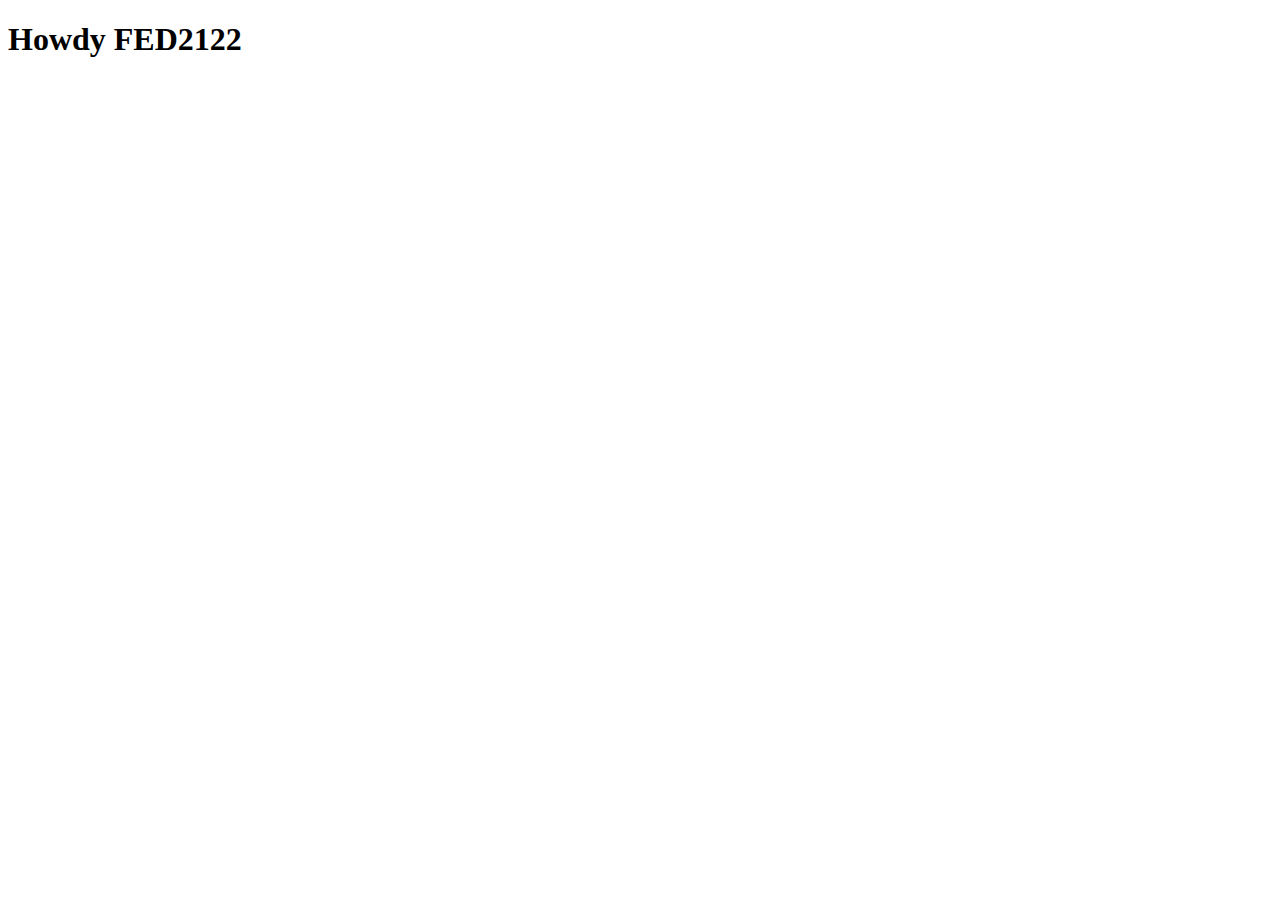
==== index.html @ 093739cb "Add files via upload" ====
<!doctype html>
<html lang="nl">
	
<head>
	<meta charset="UTF-8">
	<meta name="author" content="jouw naam">
	<meta name="viewport" content="width=device-width, initial-scale=1">
	
	<title>Howdy FED2122</title>
	
	<link href="styles/style.css" rel="stylesheet">
	<link rel="icon" type="image/svg+xml" href="images/favicon.svg">
</head>

<body>
	<h1>Howdy FED2122</h1>

	<script src="scripts/script.js"></script>
</body>
	
</html>
---- styles/style.css ----
/* CSS Document */
*, *::after, *::before {
  box-sizing:border-box;  
}
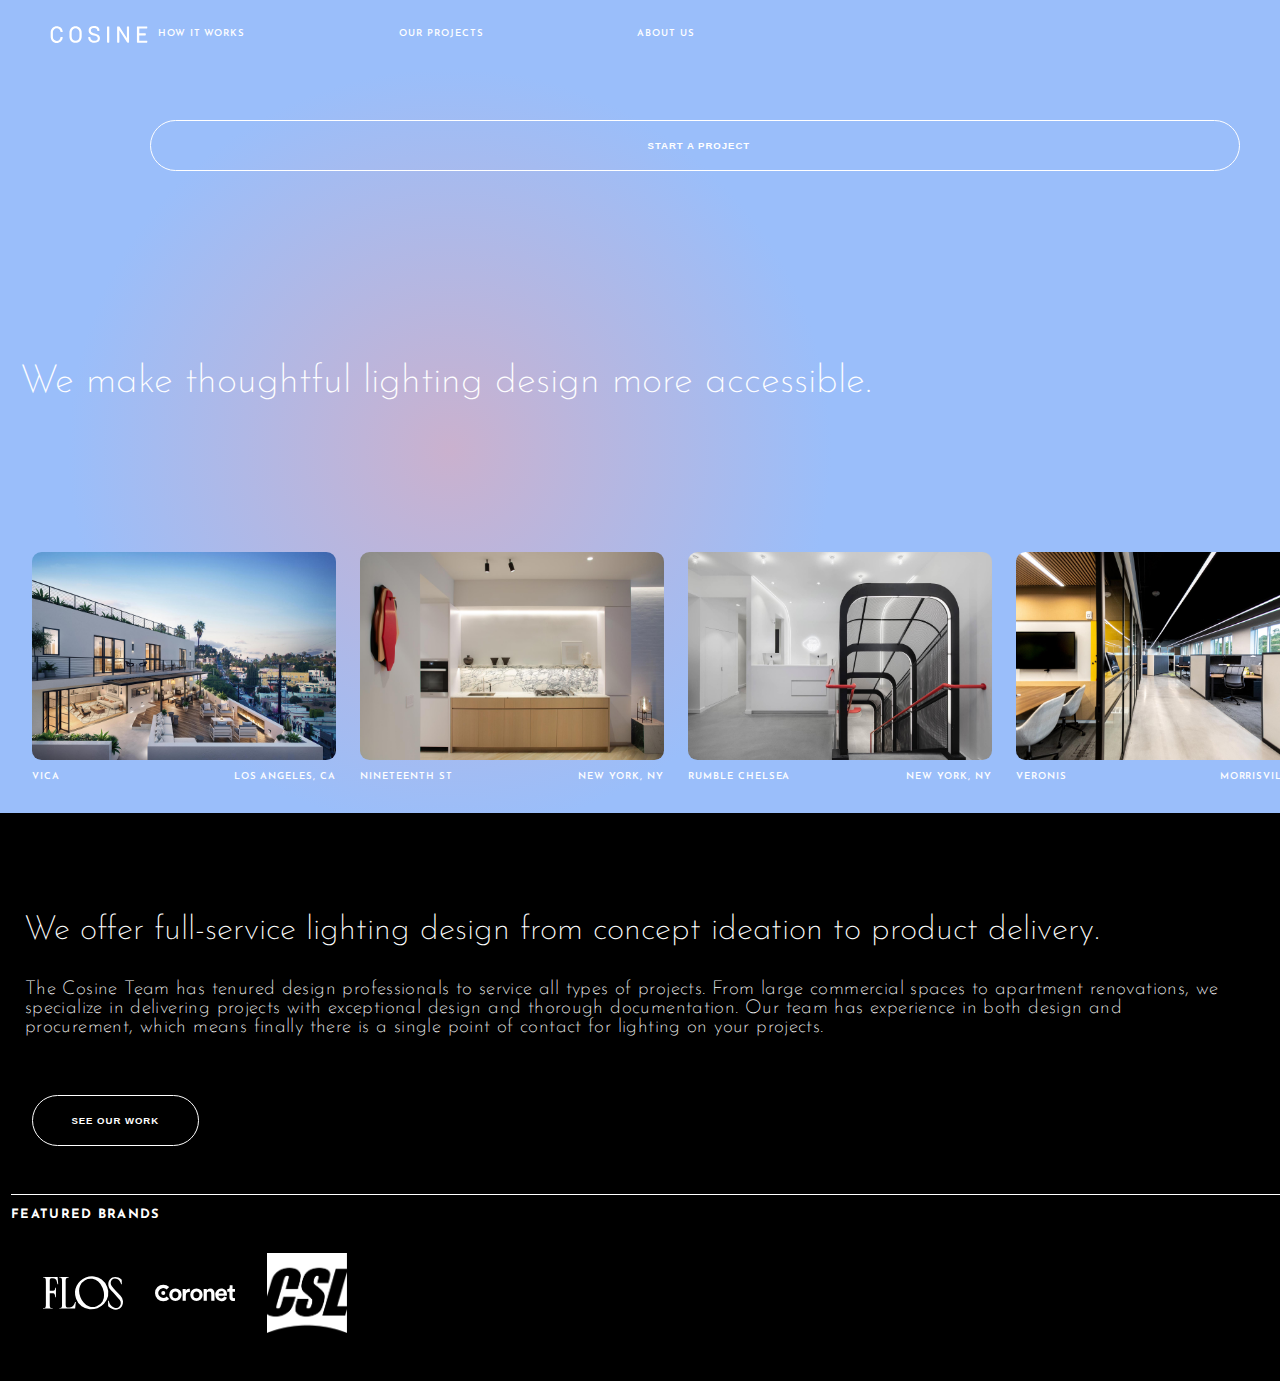
==== commit 097ea691: "Add files via upload" ====
--- a/index.html
+++ b/index.html
@@ -1,21 +1,96 @@
 <!doctype html>
 <html lang="nl">
-	
+
 <head>
 	<meta charset="UTF-8">
-	<meta name="author" content="jouw naam">
+	<meta name="author" content="Sofia Yang">
 	<meta name="viewport" content="width=device-width, initial-scale=1">
-	
-	<title>Howdy FED2122</title>
-	
+
+	<title>The Cosine | Making thoughtful lighting design more accessible.</title>
+
+	<link href="https://fonts.googleapis.com/css2?family=Josefin+Sans:wght@200;300;600&display=swap" rel="stylesheet">
+
 	<link href="styles/style.css" rel="stylesheet">
-	<link rel="icon" type="image/svg+xml" href="images/favicon.svg">
+	<link rel="icon" type="image/jpeg" href="/images/cropped-cosine_favicon-01-192x192.jpeg">
 </head>
 
 <body>
-	<h1>Howdy FED2122</h1>
+	<header>
+		<nav>
+			<a href="index.html"><img src="/images/cosine_white.svg" alt="Cosine Logo"></a>
+			<div class="navContent">
+				<ul>
+					<li><a href="#">How it Works</a></li>
+					<li><a href="#">Our Projects</a></li>
+					<li><a href="#">About Us</a></li>
+				</ul>
+				<button><a href="#">Start a Project</a></button>
+			</div>
+			<div class="hamburgerMenu">
+				<span class="bar"></span>
+				<span class="bar"></span>
+				<span class="bar"></span>
+			</div>
+		</nav>
+	</header>
+	<main>
+		<h1>We make thoughtful lighting design more accessible.</h1>
+		<section class="slideImages">
+			<figure>
+				<img src="/images/slideimages/4_Vica-Los_Angeles_CA.jpeg" alt="Building in Vica Los Angeles">
+				<figcaption>
+					<span>Vica</span>
+					<span>Los Angeles, CA</span>
+				</figcaption>
+			</figure>
+			<figure>
+				<img src="/images/slideimages/1_Nineteenth-ST_New_York_NY.jpeg" alt="Kitchen at Nineteenth ST New York">
+				<figcaption>
+					<span>Nineteenth ST</span>
+					<span>New York, NY</span>
+				</figcaption>
+			</figure>
+			<figure>
+				<img src="/images/slideimages/2_Rumble_Chelsea-New_York_NY.jpeg"
+					alt="Staircase at Rumble Chelsea New York">
+				<figcaption>
+					<span>Rumble Chelsea</span>
+					<span>New York, NY</span>
+				</figcaption>
+			</figure>
+			<figure>
+				<img src="/images/slideimages/3_Varonis-Morrisville_NC.jpeg" alt="Office in Veronis Morrisville">
+				<figcaption>
+					<span>Veronis</span>
+					<span>Morrisville, NC</span>
+				</figcaption>
+			</figure>
+		</section>
+		<section class="blockContent">
+			<h2>We offer full-service lighting design from concept ideation to product delivery.</h2>
+			<p>The Cosine Team has tenured design professionals to service all types of projects. From large commercial
+				spaces to apartment renovations, we specialize in delivering projects with exceptional design and
+				thorough documentation. Our team has experience in both design and procurement, which means finally
+				there is a single point of contact for lighting on your projects.</p>
+			<button><a href="">See Our Work</a></button>
+		</section>
+		<section class="featuredBrands">
+			<hr>
+			<h3>Featured Brands</h3>
+			<section class="logos">
+				<img src="/images/brandlogos/brands-01.svg" alt="Flos">
+				<img src="/images/brandlogos/brands-04-1.svg" alt="Coronet">
+				<img src="/images/brandlogos/Isolation-Mode-1.png" alt="CSL">
+				<img src="/images/brandlogos/Isolation-Mode-2.png" alt="Lucifer Lighting Company">
+			</section>
+		</section>
+		<!-- <section class="getready">
+			<h3>Ready to get started?</h3>
+			<button><a href="">Start a Project</a></button>
+		</section> -->
+	</main>
 
-	<script src="scripts/script.js"></script>
+	<script src="/scripts/script.js"></script>
 </body>
-	
-</html>
+
+</html>--- a/styles/style.css
+++ b/styles/style.css
@@ -1,5 +1,315 @@
-/* CSS Document */
+/****************/
+/* CSS DOCUMENT */
+/****************/
+        
 *, *::after, *::before {
-  box-sizing:border-box;  
-}
-
+    margin: 0em;
+    padding: 0em;
+    box-sizing: border-box;
+}
+
+:root {
+    --main-color:#9abefa;
+    --background-gradient: radial-gradient(circle, #cab1ce 0%, #9abefa 60%);
+    --button-gradient: -webkit-linear-gradient(left bottom, #f0a0ff, #f99eea, #fb9ed7, #f9a1c7, #f3a4ba, #efa5bb, #eaa7bc, #e6a8bc, #e3a8c7, #dca9d3, #d1abde, #c3aee9);
+  }
+        
+body {
+    font-family: 'Josefin Sans', sans-serif;
+    background-color: var(--main-color);
+    background-image: var(--background-gradient);
+    background-size: 100vh 100vh;
+    background-repeat: no-repeat;
+    animation-name: backgroundanimation;
+    animation-duration: 100s;
+    animation-iteration-count: infinite;
+}
+
+@keyframes backgroundanimation {
+    0% {
+        background-position: -100% -100%;
+    }
+    25% {
+        background-position: 150% 0%;
+    }
+    50% {
+        background-position: 25% 100%;
+    }
+    75% {
+        background-position: 0% 25%;
+    }
+    100% {
+        background-position: -100% -100%;
+    }
+}
+
+/**************/
+/* NAVIGATION */
+/**************/
+
+nav {
+    display: flex;
+    justify-content: space-between;
+    padding: 1em 2em 1em 0em;
+}
+        
+.hamburgerMenu span {
+    display: block;
+    width: 18px;
+    height: 2px;
+    border-radius: 5px;
+    margin: 6px auto;
+    background-color: white;
+    -webkit-transition: all 0.3s ease-in-out;
+    transition: all 0.3s ease-in-out;
+}
+
+.navContent {
+    position: fixed;
+    top: 0;
+    width: 100%;
+    height: 100vh;
+    background-color: black;
+    opacity: 0;
+    padding-top: 15em;
+    display: flex;
+    flex-direction: column;
+    text-align: center;
+}
+
+.navContent button {
+    font-size: 0.6rem;
+    padding: 22px 38px 20px;
+    border: none;
+    background-image: var(--button-gradient);
+    padding: 2em 4em 2em 4em;
+    border-radius: 3em;
+}
+
+.navContent button a {
+    text-decoration: none;
+    color: white;
+    font-weight: 600;
+    text-transform: uppercase;
+    letter-spacing: 0.1em;
+}
+        
+.navContent ul li {
+    list-style: none;
+    margin-bottom: 5rem;
+}
+        
+.navContent ul li a {
+    text-decoration: none;
+    color: white;
+    font-size: 1.875rem;
+    font-weight: 300;
+}
+
+nav a {
+    width: 7em;
+    margin-left: 0.5rem;
+    z-index: 1;
+}
+
+.hamburgerMenu {
+    display: block;
+    cursor: pointer;
+}
+
+.hamburgerMenu.active .bar:nth-child(2) {
+    opacity: 0;
+}
+
+.hamburgerMenu.active .bar:nth-child(1) {
+    transform: translateY(8px) rotate(45deg);
+}
+
+.hamburgerMenu.active .bar:nth-child(3) {
+    transform: translateY(-8px) rotate(-45deg);
+}
+      
+@media only screen and (min-width: 1050px) {
+    nav {
+        padding: 1.5em 2.5em 2.2em 2.5em;
+        display: flex;
+        flex-direction: row;
+        height: auto;
+    }
+    
+    .navContent {
+        opacity: 1;
+        background: none;
+        position: relative;
+        height: auto;
+        padding-top: 0;
+    }
+
+    .navContent ul {
+        display: flex;
+        justify-content: space-between;
+        align-items: center;
+        flex-direction: initial;
+        width: 50%;
+    }
+
+    .navContent ul li a {
+        font-weight: 600;
+        text-transform: uppercase;
+        letter-spacing: 0.1em;
+        font-size: 0.6em;
+    }
+
+    .navContent button {
+        display: block;
+        font-size: 0.6em;
+        padding: 2em 4em 2em 4em;
+        border-color: white;
+        border-radius: 3em;
+        border-style: solid;
+        border-width: 1px;
+        background: none;
+    }
+            
+    .navContent button a {
+        text-decoration: none;
+        color: white;
+        font-weight: 600;
+        text-transform: uppercase;
+        letter-spacing: 0.1em;
+    }
+
+    .hamburgerMenu {
+        display: none;
+    }
+}
+
+
+/*************/
+/* SECTION 1 */
+/*************/
+
+h1 {
+    padding: 4em 0.5em 3em 0.5em;
+    color: white;
+    font-weight: 200;
+    font-size: 2.45em;
+}
+
+.slideImages {
+    display: flex;
+    flex-direction: row;
+    overflow-x: auto;
+    padding: 2em 1em 2em 2em;
+    text-align: center;
+    position: relative;
+}
+
+.slideImages figure {
+    margin-right: 1.5em;
+}
+
+.slideImages img {
+    border-radius: 0.6em;
+    margin-bottom: 0.5em;
+    height: 13em;
+    width: 19em;
+}
+
+.slideImages figure figcaption {
+    color: white;
+    display: flex;
+    justify-content: space-between;
+    font-weight: 600;
+    text-transform: uppercase;
+    letter-spacing: 0.1em;
+    font-size: 0.6em;
+}
+
+::-webkit-scrollbar {
+    display: none;
+}
+
+/*************/
+/* BLOCK CONTENT */
+/*************/
+
+.blockContent {
+    background-color: black;
+}
+
+.blockContent h2 {
+    padding: 3em 0em 1em 0.7em;
+    color: white;
+    font-weight: 200;
+    font-size: 2.1em;
+}
+
+.blockContent p {
+    padding: 0em 3em 3em 1.3em;
+    color: white;
+    font-weight: 200;
+    letter-spacing: 0.02em;
+    font-size: 1.2em;
+}
+
+.blockContent button {
+    display: block;
+    font-size: 0.6em;
+    padding: 2em 4em 2em 4em;
+    margin-left: 2rem;
+    border-color: white;
+    border-radius: 3em;
+    border-style: solid;
+    border-width: 1px;
+    background: none;
+}
+
+.blockContent button a {
+    text-decoration: none;
+    color: white;
+    font-weight: 600;
+    text-transform: uppercase;
+    letter-spacing: 0.1em;
+}
+
+
+/*************/
+/* FEATURED BRANDS */
+/*************/
+
+.featuredBrands {
+    background-color: black;
+    padding: 3em 0em 1em 0.7em;
+}
+
+.featuredBrands h3 {
+    color: white;
+    text-transform: uppercase;
+    letter-spacing: 0.1em;
+    font-size: 0.8em;
+    padding-top: 1em;
+}
+
+.featuredBrands hr {
+    width: 100%;
+    background-color: white;
+    height: 1px;
+    border: none;
+    display: block;
+}
+
+.logos {
+    display: flex;
+    flex-direction: row;
+    padding: 2em;
+    gap: 2em;
+}
+
+.logos img{
+    width: 5em;
+}
+
+.logos img:last-of-type {
+    display: none;
+}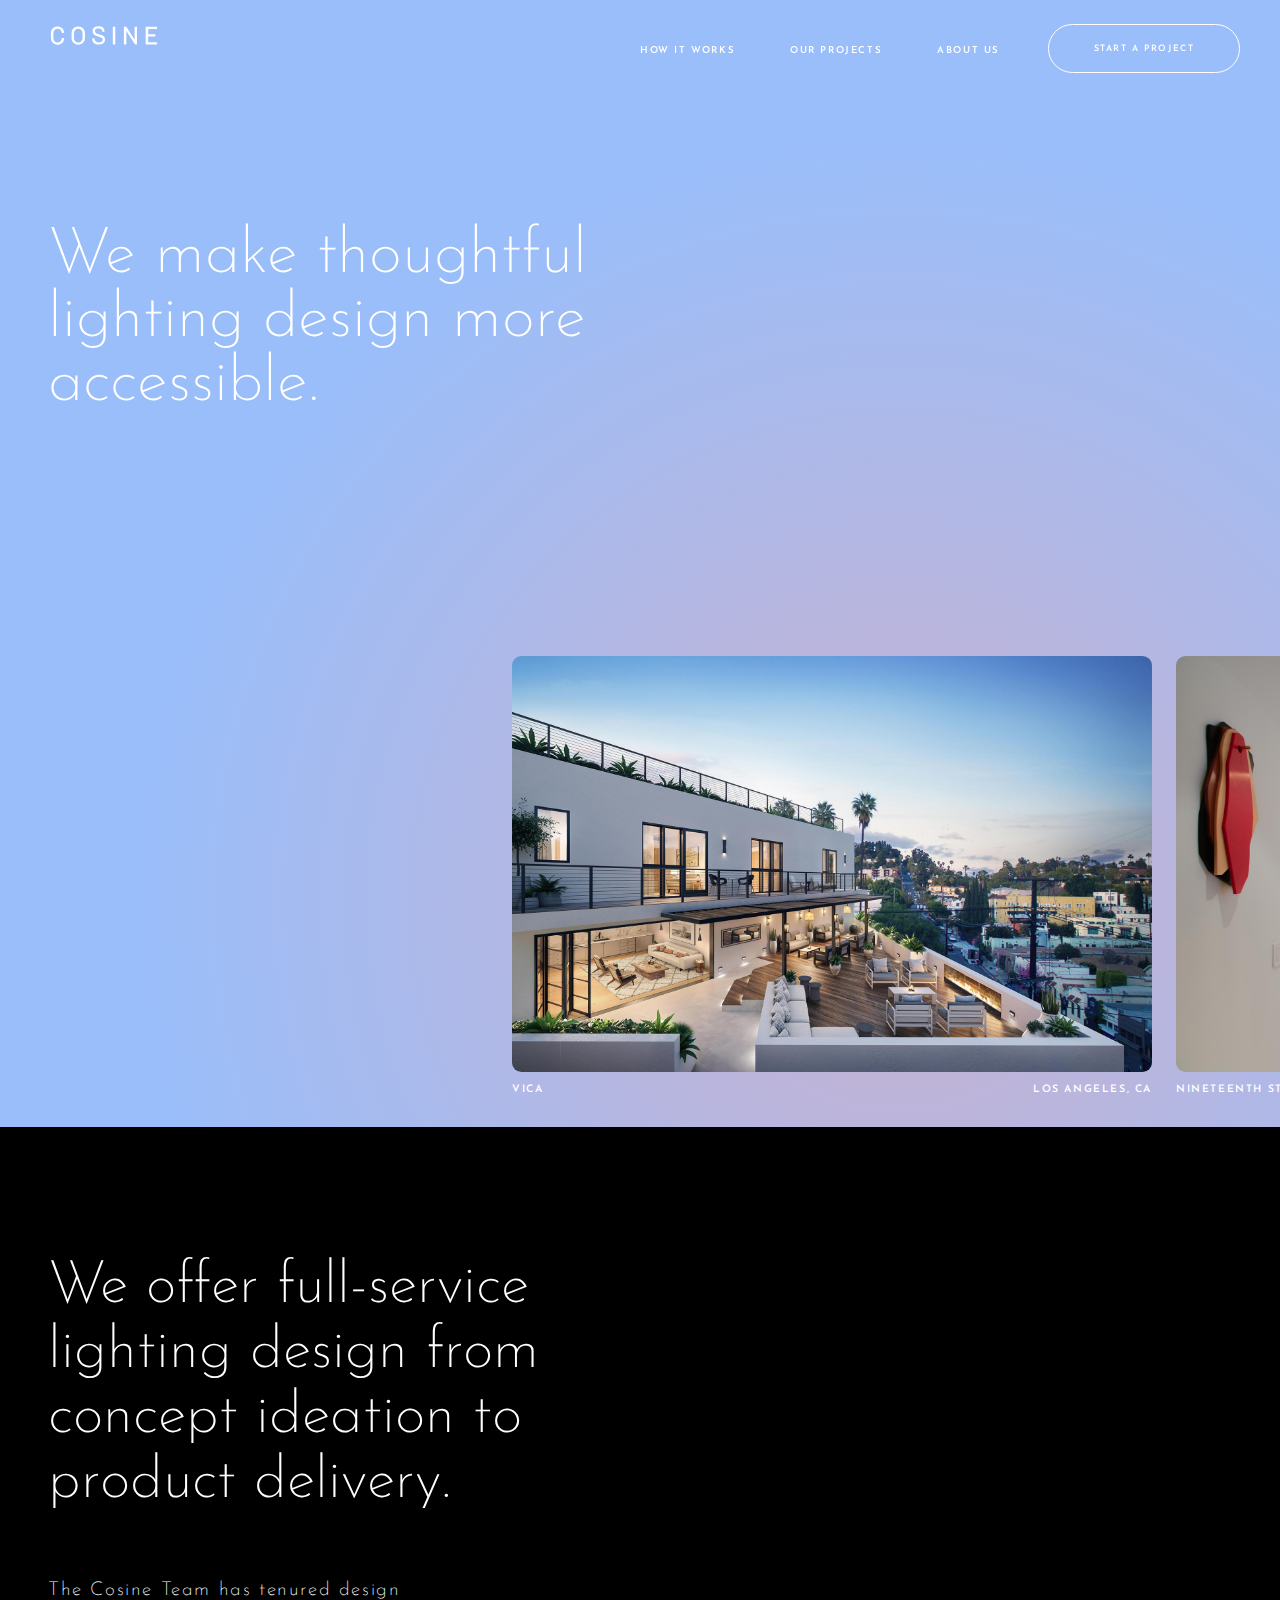
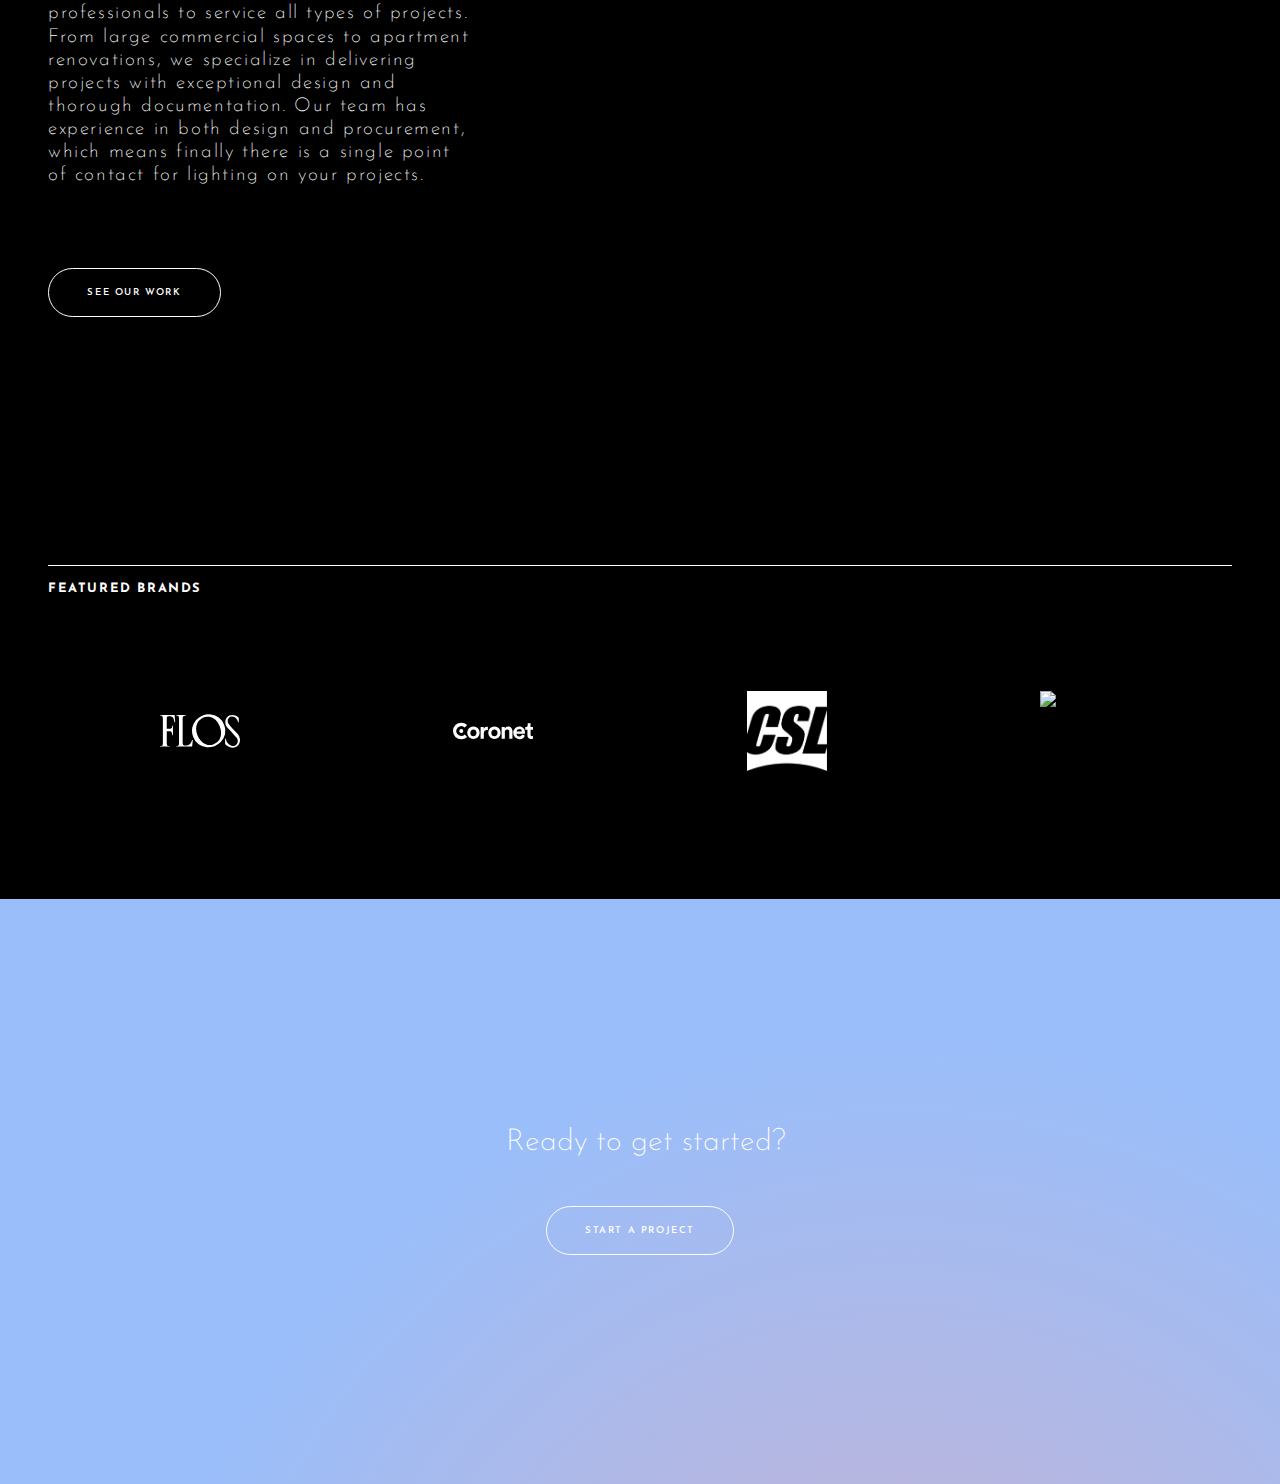
==== commit 83e53ed9: "Add files via upload" ====
--- a/index.html
+++ b/index.html
@@ -11,47 +11,47 @@
 	<link href="https://fonts.googleapis.com/css2?family=Josefin+Sans:wght@200;300;600&display=swap" rel="stylesheet">
 
 	<link href="styles/style.css" rel="stylesheet">
-	<link rel="icon" type="image/jpeg" href="/images/cropped-cosine_favicon-01-192x192.jpeg">
+	<link rel="icon" type="image/jpeg" href="images/cropped-cosine_favicon-01-192x192.jpeg">
 </head>
 
-<body>
+<body class="index">
 	<header>
 		<nav>
-			<a href="index.html"><img src="/images/cosine_white.svg" alt="Cosine Logo"></a>
-			<div class="navContent">
+			<a href="index.html"><img src="images/cosine_white.svg" alt="Cosine Logo"></a>
+			<div class="menuItems">
 				<ul>
-					<li><a href="#">How it Works</a></li>
+					<li><a href="howitworks.html">How it Works</a></li>
 					<li><a href="#">Our Projects</a></li>
 					<li><a href="#">About Us</a></li>
 				</ul>
-				<button><a href="#">Start a Project</a></button>
+				<button>Start a Project</button>
 			</div>
-			<div class="hamburgerMenu">
+			<button class="hamburgerMenu">
 				<span class="bar"></span>
 				<span class="bar"></span>
 				<span class="bar"></span>
-			</div>
+			</button>
 		</nav>
 	</header>
 	<main>
 		<h1>We make thoughtful lighting design more accessible.</h1>
 		<section class="slideImages">
 			<figure>
-				<img src="/images/slideimages/4_Vica-Los_Angeles_CA.jpeg" alt="Building in Vica Los Angeles">
+				<img src="images/slideimages/4_Vica-Los_Angeles_CA.jpeg" alt="Building in Vica Los Angeles">
 				<figcaption>
 					<span>Vica</span>
 					<span>Los Angeles, CA</span>
 				</figcaption>
 			</figure>
 			<figure>
-				<img src="/images/slideimages/1_Nineteenth-ST_New_York_NY.jpeg" alt="Kitchen at Nineteenth ST New York">
+				<img src="images/slideimages/1_Nineteenth-ST_New_York_NY.jpeg" alt="Kitchen at Nineteenth ST New York">
 				<figcaption>
 					<span>Nineteenth ST</span>
 					<span>New York, NY</span>
 				</figcaption>
 			</figure>
 			<figure>
-				<img src="/images/slideimages/2_Rumble_Chelsea-New_York_NY.jpeg"
+				<img src="images/slideimages/2_Rumble_Chelsea-New_York_NY.jpeg"
 					alt="Staircase at Rumble Chelsea New York">
 				<figcaption>
 					<span>Rumble Chelsea</span>
@@ -59,7 +59,7 @@
 				</figcaption>
 			</figure>
 			<figure>
-				<img src="/images/slideimages/3_Varonis-Morrisville_NC.jpeg" alt="Office in Veronis Morrisville">
+				<img src="images/slideimages/3_Varonis-Morrisville_NC.jpeg" alt="Office in Veronis Morrisville">
 				<figcaption>
 					<span>Veronis</span>
 					<span>Morrisville, NC</span>
@@ -72,25 +72,25 @@
 				spaces to apartment renovations, we specialize in delivering projects with exceptional design and
 				thorough documentation. Our team has experience in both design and procurement, which means finally
 				there is a single point of contact for lighting on your projects.</p>
-			<button><a href="">See Our Work</a></button>
+			<a href="#">See Our Work</a>
 		</section>
 		<section class="featuredBrands">
 			<hr>
 			<h3>Featured Brands</h3>
 			<section class="logos">
-				<img src="/images/brandlogos/brands-01.svg" alt="Flos">
-				<img src="/images/brandlogos/brands-04-1.svg" alt="Coronet">
-				<img src="/images/brandlogos/Isolation-Mode-1.png" alt="CSL">
-				<img src="/images/brandlogos/Isolation-Mode-2.png" alt="Lucifer Lighting Company">
+				<img src="images/brandlogos/brands-01.svg" alt="Flos Logo">
+				<img src="images/brandlogos/brands-04-1.svg" alt="Coronet Logo">
+				<img src="images/brandlogos/Isolation-Mode-1.png" alt="CSL Logo">
+				<img src="images/brandlogos/brands-05.svg" alt="Q Tran Logo">
 			</section>
 		</section>
-		<!-- <section class="getready">
-			<h3>Ready to get started?</h3>
-			<button><a href="">Start a Project</a></button>
-		</section> -->
 	</main>
-
-	<script src="/scripts/script.js"></script>
+	<footer>
+		<h4>Ready to get started?</h4>
+		<button>Start a Project</button>
+	</footer>
+	
+	<script src="scripts/script.js"></script>
 </body>
 
 </html>--- a/styles/style.css
+++ b/styles/style.css
@@ -6,16 +6,28 @@
     margin: 0em;
     padding: 0em;
     box-sizing: border-box;
-}
+    font-family: 'Josefin Sans', sans-serif;
+}
+
+/*****************************/
+/* GENERAL CUSTOM PROPERTIES */
+/*****************************/
 
 :root {
     --main-color:#9abefa;
     --background-gradient: radial-gradient(circle, #cab1ce 0%, #9abefa 60%);
     --button-gradient: -webkit-linear-gradient(left bottom, #f0a0ff, #f99eea, #fb9ed7, #f9a1c7, #f3a4ba, #efa5bb, #eaa7bc, #e6a8bc, #e3a8c7, #dca9d3, #d1abde, #c3aee9);
+    --theme-color-black: black;
+    --theme-color-white: white;
+    --section-color-1: #cdb482;
+    --section-color-2: #84C5A3;
+    --section-color-3: #C2ADF9;
+    --section-color-4: #99BEFA;
+    --section-color-5: #DDACB0;
+    --small-spacing: 0.1rem;
   }
         
-body {
-    font-family: 'Josefin Sans', sans-serif;
+.index {
     background-color: var(--main-color);
     background-image: var(--background-gradient);
     background-size: 100vh 100vh;
@@ -30,91 +42,102 @@
         background-position: -100% -100%;
     }
     25% {
-        background-position: 150% 0%;
+        background-position: 100% 0%;
     }
     50% {
-        background-position: 25% 100%;
+        background-position: 25% 75%;
     }
     75% {
-        background-position: 0% 25%;
+        background-position: 50% 25%;
     }
     100% {
         background-position: -100% -100%;
     }
 }
 
-/**************/
-/* NAVIGATION */
-/**************/
+@media only screen and (min-width: 1146px) {
+    .index {
+        background-size: 200vh 200vh;
+    }
+}
+
+/******************/
+/* NAVIGATION BAR */
+/******************/
 
 nav {
     display: flex;
     justify-content: space-between;
-    padding: 1em 2em 1em 0em;
+    padding: 1rem 2rem 1rem 0rem;
+    position: fixed;
+    width: 100%;
+    z-index: 998;
 }
         
 .hamburgerMenu span {
     display: block;
-    width: 18px;
-    height: 2px;
-    border-radius: 5px;
-    margin: 6px auto;
-    background-color: white;
+    width: 1.125rem;
+    height: 0.125rem;
+    border-radius: 0.313rem;
+    margin: 0.375rem auto;
+    background-color: var(--theme-color-white);
     -webkit-transition: all 0.3s ease-in-out;
     transition: all 0.3s ease-in-out;
 }
 
-.navContent {
+.menuItems {
     position: fixed;
     top: 0;
     width: 100%;
     height: 100vh;
-    background-color: black;
+    background-color: var(--theme-color-black);
     opacity: 0;
-    padding-top: 15em;
+    padding-top: 13rem;
     display: flex;
     flex-direction: column;
     text-align: center;
 }
 
-.navContent button {
-    font-size: 0.6rem;
-    padding: 22px 38px 20px;
+.menuItems button {
+    font-size: 0.75rem;
     border: none;
     background-image: var(--button-gradient);
-    padding: 2em 4em 2em 4em;
-    border-radius: 3em;
-}
-
-.navContent button a {
+    padding: 1.2rem 2.4rem 1.2rem 2.4rem;
+    border-radius: 3rem;
+    margin-top: 4rem;
     text-decoration: none;
-    color: white;
+    color: var(--theme-color-white);
     font-weight: 600;
     text-transform: uppercase;
-    letter-spacing: 0.1em;
+    letter-spacing: var(--small-spacing);
 }
         
-.navContent ul li {
+.menuItems ul li {
     list-style: none;
-    margin-bottom: 5rem;
+    margin-bottom: 3rem;
 }
         
-.navContent ul li a {
+.menuItems ul li a {
     text-decoration: none;
-    color: white;
-    font-size: 1.875rem;
+    color: var(--theme-color-white);
+    font-size: 1.8rem;
     font-weight: 300;
+    margin: 0;
 }
 
 nav a {
     width: 7em;
     margin-left: 0.5rem;
-    z-index: 1;
+    z-index: 999;
 }
 
 .hamburgerMenu {
     display: block;
     cursor: pointer;
+    z-index: 999;
+    text-decoration: none;
+    border: none;
+    background: none;
 }
 
 .hamburgerMenu.active .bar:nth-child(2) {
@@ -129,54 +152,83 @@
     transform: translateY(-8px) rotate(-45deg);
 }
       
-@media only screen and (min-width: 1050px) {
+@media only screen and (min-width: 1146px) {
     nav {
-        padding: 1.5em 2.5em 2.2em 2.5em;
+        padding: 1.5rem 2.5rem 2.2rem 2.5rem;
         display: flex;
         flex-direction: row;
         height: auto;
     }
     
-    .navContent {
+    .menuItems {
         opacity: 1;
         background: none;
         position: relative;
+        padding-top: 0;
+        display: flex;
+        flex-direction: row;
         height: auto;
-        padding-top: 0;
-    }
-
-    .navContent ul {
+        width: 50%;
+    }
+
+    .menuItems ul {
         display: flex;
         justify-content: space-between;
         align-items: center;
         flex-direction: initial;
-        width: 50%;
-    }
-
-    .navContent ul li a {
+        width: 70%;
+    }
+
+    .menuItems ul li {
+        margin-bottom: 0;
+    }
+
+    .menuItems ul li a {
         font-weight: 600;
         text-transform: uppercase;
-        letter-spacing: 0.1em;
-        font-size: 0.6em;
-    }
-
-    .navContent button {
+        letter-spacing: var(--small-spacing);
+        font-size: 0.6rem;
+    }
+
+    .menuItems ul li a:hover {
+        border-bottom: 0.12rem solid var(--theme-color-white);
+        padding-bottom: 0.3rem;
+        transition: all 250ms ease;
+        cursor: pointer;
+    }
+
+    .menuItems ul li a:active  {
+        border-bottom: 0.12rem solid var(--theme-color-white);
+        padding-bottom: 0.3rem;
+    }
+
+    .menuItems ul li a:focus {
+        outline-color: var(--main-color);
+    }
+
+    .menuItems button {
         display: block;
-        font-size: 0.6em;
-        padding: 2em 4em 2em 4em;
-        border-color: white;
-        border-radius: 3em;
+        font-size: 0.55rem;
+        padding: 1.2rem 2.4rem 1.2rem 2.4rem;
+        border-color: var(--theme-color-white);
         border-style: solid;
-        border-width: 1px;
+        border-width: 0.063rem;
         background: none;
-    }
-            
-    .navContent button a {
+        min-width: 12rem;
+        margin: 0rem 0rem 0rem 3rem;
         text-decoration: none;
-        color: white;
+        color: var(--theme-color-white);
         font-weight: 600;
         text-transform: uppercase;
-        letter-spacing: 0.1em;
+        letter-spacing: var(--small-spacing);
+    }
+        
+    .menuItems button:hover, .menuItems button:focus, .menuItems button:active {
+        background: var(--button-gradient);
+        border: none;
+        transition: 2s ease;
+        cursor: pointer;
+        outline-color: var(--main-color);
     }
 
     .hamburgerMenu {
@@ -184,117 +236,221 @@
     }
 }
 
-
-/*************/
-/* SECTION 1 */
-/*************/
+@media only screen and (max-width: 320px) {
+    .menuItems {
+        padding-top: 9rem;
+    }
+
+    .menuItems button {
+        margin-top: 3rem;
+    }
+}
+
+/****************************************/ 
+/****************************************/ 
+/* HIER START DE CSS VOOR DE INDEX.HTML */
+/****************************************/ 
+/****************************************/ 
+
+/************************/
+/* SLIDE IMAGES SECTION */
+/************************/
 
 h1 {
-    padding: 4em 0.5em 3em 0.5em;
-    color: white;
+    padding: 14rem 1rem 3rem 1rem;
+    color: var(--theme-color-white);
     font-weight: 200;
-    font-size: 2.45em;
+    font-size: 2.54rem;
 }
 
 .slideImages {
     display: flex;
     flex-direction: row;
     overflow-x: auto;
-    padding: 2em 1em 2em 2em;
+    padding: 2rem 1rem 2rem 2rem;
     text-align: center;
     position: relative;
 }
 
 .slideImages figure {
-    margin-right: 1.5em;
+    margin-right: 1.5rem;
 }
 
 .slideImages img {
-    border-radius: 0.6em;
-    margin-bottom: 0.5em;
-    height: 13em;
-    width: 19em;
+    border-radius: 0.6rem;
+    margin-bottom: 0.5rem;
+    height: 13rem;
+    width: 19rem;
 }
 
 .slideImages figure figcaption {
-    color: white;
+    color: var(--theme-color-white);
     display: flex;
     justify-content: space-between;
     font-weight: 600;
     text-transform: uppercase;
-    letter-spacing: 0.1em;
-    font-size: 0.6em;
+    letter-spacing: var(--small-spacing);
+    font-size: 0.65rem;
 }
 
 ::-webkit-scrollbar {
     display: none;
 }
 
-/*************/
-/* BLOCK CONTENT */
-/*************/
+@media only screen and (min-width: 1146px) {
+    h1 {
+        width: 45%;
+        font-size: 4rem;
+        margin-left: 2rem;
+    }
+    
+    .slideImages {
+        margin-top: 10rem;
+        padding-left: 40%;
+    }
+
+    .slideImages img {
+        border-radius: 0.6rem;
+        margin-bottom: 0.5rem;
+        height: 26rem;
+        width: 40rem;
+    }
+}
+
+@media only screen and (min-width: 768px) and (max-width: 1146px) {
+    h1 {
+        width: 70%;
+        font-size: 4rem;
+        margin-left: 2rem;
+    }
+    
+    .slideImages {
+        margin-top: 10rem;
+        padding-left: 40%;
+    }
+
+    .slideImages img {
+        border-radius: 0.6rem;
+        margin-bottom: 0.5rem;
+        height: 26rem;
+        width: 40rem;
+    }
+}
+
+/*************************/
+/* BLOCK CONTENT SECTION */
+/*************************/
 
 .blockContent {
-    background-color: black;
+    background-color: var(--theme-color-black);
+    height: 100%;
+    padding: 1rem 1rem 6rem 1rem;
 }
 
 .blockContent h2 {
-    padding: 3em 0em 1em 0.7em;
-    color: white;
+    padding: 7rem 0rem 4rem 0rem;
+    color: var(--theme-color-white);
     font-weight: 200;
-    font-size: 2.1em;
+    font-size: 1.86rem;
+    line-height: 1.2;
 }
 
 .blockContent p {
-    padding: 0em 3em 3em 1.3em;
-    color: white;
+    padding: 0rem 3rem 3rem 0rem;
+    color: var(--theme-color-white);
     font-weight: 200;
-    letter-spacing: 0.02em;
-    font-size: 1.2em;
-}
-
-.blockContent button {
-    display: block;
-    font-size: 0.6em;
-    padding: 2em 4em 2em 4em;
-    margin-left: 2rem;
-    border-color: white;
-    border-radius: 3em;
+    letter-spacing: var(--small-spacing);
+    font-size: 1.2rem;
+    line-height: 1.2;
+}
+
+.blockContent a, .index footer button, .howItWorks footer form button[type="file"] {
+    font-size: 0.6rem;
+    padding: 1.2rem 2.4rem 1.2rem 2.4rem;
+    border-color: var(--theme-color-white);
+    border-radius: 3rem;
     border-style: solid;
     border-width: 1px;
     background: none;
-}
-
-.blockContent button a {
     text-decoration: none;
-    color: white;
+    color: var(--theme-color-white);
     font-weight: 600;
     text-transform: uppercase;
-    letter-spacing: 0.1em;
-}
-
-
-/*************/
-/* FEATURED BRANDS */
-/*************/
+    letter-spacing: var(--small-spacing);
+}
+
+@media only screen and (min-width: 1146px) {
+    .blockContent {
+        padding-left: 3rem;
+        height: 110vh;
+    }
+    
+    .blockContent h2 {
+        font-size: 3.7rem;
+        width: 55%;
+        line-height: 1.1;
+    }
+    
+    .blockContent p {
+        width: 39%;
+        padding-bottom: 6rem;
+    }
+
+    .blockContent a:hover, .blockContent a:focus, .blockContent a:active{
+        background: var(--button-gradient);
+        border: none;
+        transition: 2s ease;
+        cursor: pointer;
+        outline-color: var(--main-color);
+    }
+}
+
+@media only screen and (min-width: 768px) and (max-width: 1146px) {
+    .blockContent {
+        padding-left: 3rem;
+    }
+    
+    .blockContent h2 {
+        font-size: 3rem;
+        width: 85%;
+        line-height: 1.1;
+    }
+    
+    .blockContent p {
+        width: 85%;
+        padding-bottom: 5rem;
+    }
+
+    .blockContent a:hover, .blockContent a:focus, .blockContent a:active{
+        background: var(--button-gradient);
+        border: none;
+        transition: 2s ease;
+        cursor: pointer;
+        outline-color: var(--main-color);
+    }
+}
+
+
+/***************************/
+/* FEATURED BRANDS SECTION */
+/***************************/
 
 .featuredBrands {
-    background-color: black;
-    padding: 3em 0em 1em 0.7em;
-}
-
-.featuredBrands h3 {
-    color: white;
+    background-color: var(--theme-color-black);
+    padding: 3rem 1rem 3rem 1rem;
+}
+
+h3 {
+    color: var(--theme-color-white);
     text-transform: uppercase;
-    letter-spacing: 0.1em;
-    font-size: 0.8em;
-    padding-top: 1em;
+    letter-spacing: var(--small-spacing);
+    font-size: 0.8rem;
+    padding-top: 1rem;
 }
 
 .featuredBrands hr {
-    width: 100%;
-    background-color: white;
-    height: 1px;
+    background-color: var(--theme-color-white);
+    height: 0.063rem;
     border: none;
     display: block;
 }
@@ -302,14 +458,381 @@
 .logos {
     display: flex;
     flex-direction: row;
-    padding: 2em;
+    padding: 2rem 2rem 2rem 1.7rem;
     gap: 2em;
 }
 
 .logos img{
-    width: 5em;
+    width: 5rem;
 }
 
 .logos img:last-of-type {
     display: none;
+}
+
+@media only screen and (min-width: 768px) {
+    .featuredBrands {
+        padding: 3rem;
+    }
+
+    .logos img:last-of-type{
+        display: block;
+    }
+
+    .logos {
+        display: flex;
+        justify-content: space-between;
+        padding: 6rem 7rem 5rem 7rem;
+    }
+}
+
+@media only screen and (max-width: 320px) {
+    .logos img {
+        width: 3.5rem;
+    }
+}
+
+@media only screen and (max-width: 280px) {
+    .logos img {
+        width: 2.8rem;
+    }
+}
+
+/*******************************/
+/* READY TO GET STARTED FOOTER */
+/*******************************/
+
+footer {
+    height: 65vh;
+    display: flex;
+    justify-content: center;
+    align-items: center;
+    flex-direction: column;
+    background-image: var(--background-gradient);
+    background-size: 100vh 100vh;
+    background-repeat: no-repeat;
+    animation-name: backgroundanimation;
+    animation-duration: 100s;
+    animation-iteration-count: infinite;
+}
+
+footer h4 {
+    padding: 0rem 0rem 3rem 0.7rem;
+    color: var(--theme-color-white);
+    font-weight: 200;
+    font-size: 1.9rem;
+}
+.index footer button {
+    margin: 0;
+}
+
+@media only screen and (min-width: 1146px) {
+    footer {
+        background-size: 200vh 200vh;
+    }
+
+    .index footer button:hover,  footer button:focus, footer button:active {
+        background: var(--button-gradient);
+        border: none;
+        transition: 2s ease;
+        cursor: pointer;
+        outline-color: var(--main-color);
+    }
+}
+
+/*********************************************/ 
+/*********************************************/ 
+/* HIER START DE CSS VOOR DE HOWITWORKS.HTML */
+/*********************************************/ 
+/*********************************************/ 
+
+.howItWorks {
+    background-color: var(--theme-color-black);
+}
+
+.howItWorks header {
+    background-color: var(--theme-color-black);
+}
+
+.howItWorks nav{
+    position: initial;
+}
+
+/***********************/
+/* INFO BLOCK SECTIONS */
+/***********************/
+
+.titleSection {
+    display: none;
+}
+
+.steps1-5 section {
+    padding: 1rem 1rem 4rem 1rem;
+}
+
+.steps1-5 section span {
+    position: absolute;
+    padding: 2rem;
+    border-radius: 50rem;
+    border: solid 0.063rem;
+    font-size: 2rem;
+    height: 3rem;
+    width: 3rem;
+    display: flex;
+    justify-content: center;
+    align-items: center;
+    margin-top: 0.5rem;
+}
+
+.stepsContent div h2{
+    padding: 9rem 0rem 2rem 0rem;
+    font-weight: 200;
+    font-size: 2.1rem;
+}
+
+.stepsContent div p {
+    padding: 0rem 1rem 3rem 0.2rem;
+    font-weight: 200;
+    letter-spacing: var(--small-spacing);
+    font-size: 1.2rem;
+}
+
+.stepsContent img {
+    border-radius: 0.6rem;
+    max-width: 100%;
+    height: auto;
+    vertical-align: middle;
+}
+
+.steps1-5 section:first-of-type {
+    background-color: var(--section-color-1);
+    margin-top: 7em;
+}
+
+.steps1-5 section:nth-child(2) {
+    background-color: var(--section-color-2);
+}
+
+.steps1-5 section:nth-child(3){
+    background-color: var(--section-color-3);
+}
+
+.steps1-5 section:nth-child(4) {
+    background-color: var(--section-color-4);
+}
+
+.steps1-5 section:nth-child(5) {
+    background-color: var(--section-color-5);
+}
+
+.projectButton {
+    height: 13vh;
+    width: 100%;
+    display: flex;
+    justify-content: flex-start;
+    align-items: center;
+    border: none;
+    padding-left: 1rem;
+    background: var(--main-color);
+    background-image: var(--background-gradient);
+    background-size: 100vh 100vh;
+    background-repeat: no-repeat;
+    animation-name: backgroundanimation;
+    animation-duration: 100s;
+    animation-iteration-count: infinite;
+    text-decoration: none;
+    color: var(--theme-color-white);
+    font-size: 1.8rem;
+    font-weight: 200;
+    display: flex;
+    align-items: center;
+}
+
+@media only screen and (min-width: 1146px) {
+    
+    .titleSection {
+        display: block;
+        margin: 8rem 3rem 2rem 3rem ;
+    }
+
+    .titleSection hr {
+        background-color: var(--theme-color-white);
+        height: 0.063rem;
+        border: none;
+        display: block;
+    }
+
+    .titleSection h1 {
+        width: 60%;
+        padding: 0;
+        margin: 4rem 0 0 0;
+    }
+
+    .steps1-5 section {
+        border-radius: 0.7rem;
+        margin: 3rem 3rem 8rem 3rem;
+        padding: 6rem 3.5rem 8rem 3.5rem;
+    }
+
+    .stepsContent {
+        display: flex;
+        justify-content: space-between;
+        flex-direction: row-reverse;
+    }
+
+    .stepsContent div {
+        margin-left: 10rem;
+    }
+
+    .stepsContent div h2 {
+        padding: 0rem 0rem 2rem 0rem;
+    }
+
+    .stepsContent img {
+        width: 40%;
+    }
+
+    .stepsContent div p {
+        font-size: 1.9rem;
+        letter-spacing: 0;
+    }
+    
+    .steps1-5 section span {
+        margin: 1rem;
+    }
+}
+
+
+/***************/
+/* FOOTER FORM */
+/***************/
+
+.howItWorks footer {
+    background-color: var(--main-color);
+    padding: 1rem;
+    height: 100%;
+}
+
+.howItWorks footer div {
+    display: flex;
+    flex-direction: column;
+    align-self: flex-start;
+}
+
+.howItWorks footer div h4 {
+    padding-left: 0;
+}
+
+.howItWorks footer div p {
+    color: var(--theme-color-white);
+    width: 90%;
+    font-weight: 200;
+}
+
+.howItWorks footer form {
+    margin-top: 4rem;
+    display: flex;
+    flex-direction: column;
+    width: 100%;
+}
+
+.howItWorks footer form fieldset {
+    display: flex;
+    justify-content: flex-start;
+    flex-direction: column;
+    border: none;
+}
+
+.howItWorks footer form fieldset input[type="text"],
+.howItWorks footer form fieldset input[type="email"],
+.howItWorks footer form fieldset input[type="tel"] {
+    font-size: 1.875rem;
+    background-color: transparent;
+    border: none;
+    border-bottom: 0.12rem solid var(--theme-color-white);
+    padding-bottom: 0.4rem;
+    margin-bottom: 2rem;
+}
+
+::placeholder {
+    color: var(--theme-color-white);
+}
+
+.howItWorks footer form textarea {
+    font-size: 1rem;
+    background-color: transparent;
+    border: 0.12rem solid var(--theme-color-white);
+    border-radius: 0.4rem;
+    height: 13rem;
+    padding: 1rem;
+    margin-top: 2rem;
+}
+
+.howItWorks footer form p {
+    color: var(--theme-color-white);
+    font-size: 1rem;
+    margin: 3.5rem 0rem 1.5rem 0rem;
+}
+
+.howItWorks footer form input[type="url"] {
+    font-size: 1rem;
+    background-color: transparent;
+    border: none;
+    border-bottom: 0.12rem solid var(--theme-color-white);
+    padding-bottom: 0.4rem;
+    margin: 4rem 0rem 5rem 0rem;
+}
+
+input, textarea{
+    color: var(--theme-color-white);
+}
+
+.howItWorks footer form button[type="submit"] {
+    font-size: 0.6rem;
+    padding: 1.2rem;
+    border-radius: 3rem;
+    border: none;
+    background: var(--theme-color-black);
+    text-decoration: none;
+    color: var(--theme-color-white);
+    font-weight: 600;
+    text-transform: uppercase;
+    letter-spacing: var(--small-spacing);
+    width: 50%;
+    display: flex;
+    align-self: center;
+    justify-content: center;
+    margin-bottom: 8rem;
+}
+
+.howItWorks footer form button[type="submit"]:hover,
+.howItWorks footer form button[type="submit"]:focus, 
+.howItWorks footer form button[type="submit"]:active,
+.howItWorks footer form button[type="file"]:hover,
+.howItWorks footer form button[type="file"]:focus,
+.howItWorks footer form button[type="file"]:active {  
+    background: var(--button-gradient);
+    border: none;
+    transition: 2s ease;
+    cursor: pointer;
+    outline-color: var(--main-color);
+}
+
+@media only screen and (min-width: 1146px) {
+
+    .howItWorks footer {
+        display: flex;
+        flex-direction: row;
+        align-items: flex-start;
+    }
+
+    .howItWorks footer form {
+        width: 40%;
+    }
+
+    .howItWorks footer div p {
+        font-size: 1.9rem;
+        width: 30rem;
+        margin-right: 7rem;
+    }
 }